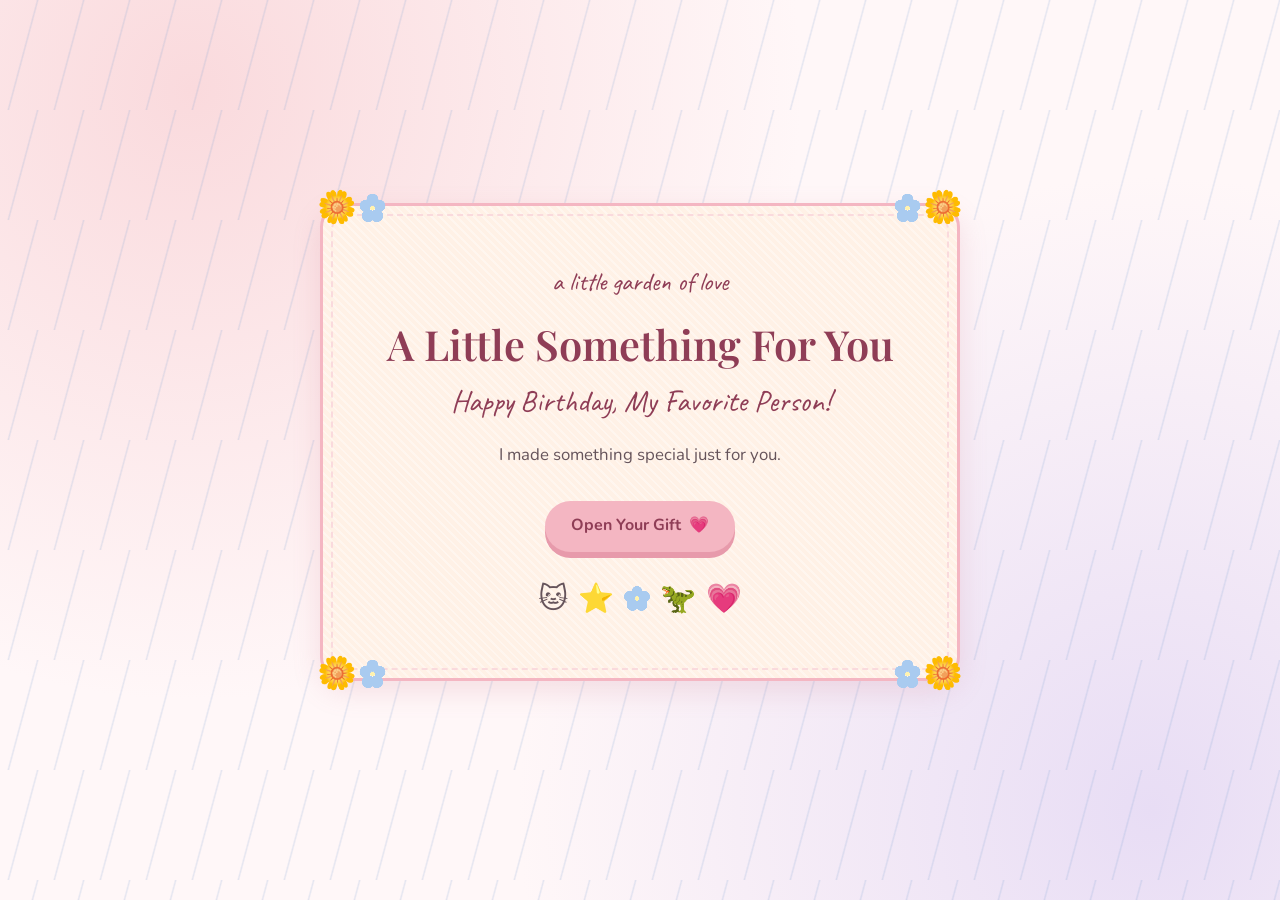
==== index.html @ 7f730417 "upload" ====
<!DOCTYPE html>
<html lang="en">
<head>
<meta charset="utf-8">
<meta name="viewport" content="width=device-width, initial-scale=1">
<link rel="preconnect" href="https://fonts.googleapis.com">
<link rel="preconnect" href="https://fonts.gstatic.com" crossorigin>
<link href="https://fonts.googleapis.com/css2?family=Caveat:wght@500;600&family=Nunito:wght@400;600;700&family=Playfair+Display:wght@500;600&display=swap" rel="stylesheet">
<link rel="stylesheet" href="css/style.css">
<title>A Little Something For You</title>
</head>
<body>
<div class="rain" aria-hidden="true"></div>
<div class="petals" aria-hidden="true">
<span class="petal" style="--x:8%;--d:11s;--delay:0s"></span><span class="petal" style="--x:22%;--d:14s;--delay:3s"></span>
<span class="petal" style="--x:38%;--d:12s;--delay:6s"></span><span class="petal" style="--x:55%;--d:15s;--delay:1s"></span>
<span class="petal" style="--x:68%;--d:10s;--delay:4s"></span><span class="petal" style="--x:80%;--d:13s;--delay:7s"></span>
<span class="petal" style="--x:92%;--d:12s;--delay:2s"></span><span class="petal" style="--x:46%;--d:16s;--delay:9s"></span>
</div>
<main class="page">
  <section class="card" aria-labelledby="t">
    <div class="corner tl sway" aria-hidden="true">🌼<span class="fmn"></span></div>
    <div class="corner tr sway" style="animation-delay:-1.5s" aria-hidden="true"><span class="fmn"></span>🌼</div>
    <div class="corner bl sway" style="animation-delay:-3s" aria-hidden="true">🌼<span class="fmn"></span></div>
    <div class="corner br sway" style="animation-delay:-2s" aria-hidden="true"><span class="fmn"></span>🌼</div>
    <p class="kicker rise" style="--t:.2s">a little garden of love</p>
    <h1 id="t" class="title rise" style="--t:.6s">A Little Something For You</h1>
    <p class="hand rise" style="--t:1s;font-size:1.9rem">Happy Birthday, My Favorite Person!</p>
    <p class="lead rise" style="--t:1.4s">I made something special just for you.</p>
    <div class="rise" style="--t:1.8s"><a class="btn" href="gallery.html">Open Your Gift <span class="heart" aria-hidden="true">💗</span></a></div>
    <div class="flower-row rise" style="--t:2.2s;margin:var(--s3) 0 0" aria-hidden="true">
      <span class="deco float">🐱</span><span class="deco wiggle">⭐</span><span class="fmn"></span><span class="deco float" style="animation-delay:-2s">🦖</span><span class="deco wiggle">💗</span>
    </div>
  </section>
</main>
</body>
</html>
---- css/style.css ----
/* A Little Garden of Love — style.css (HTML + CSS only) */
:root{
  --bg:#FFF7F8; --pink:#F4B6C2; --soft:#FADADD; --cream:#FFF1E6;
  --lav:#E8DDF5; --blue:#DCEAF7; --sage:#DDE8D5; --text:#66545B; --rose:#8F3D56;
  --f-head:"Playfair Display",Georgia,serif;
  --f-body:"Nunito",system-ui,-apple-system,"Segoe UI",sans-serif;
  --f-hand:"Caveat","Segoe Print","Comic Sans MS",cursive;
  --s1:.5rem; --s2:1rem; --s3:1.5rem; --s4:2.5rem; --radius:24px;
  --shadow:0 10px 28px rgba(201,111,134,.18);
}
*,*::before,*::after{box-sizing:border-box}
html{scroll-behavior:smooth}
body{margin:0;min-height:100dvh;font-family:var(--f-body);color:var(--text);line-height:1.6;
  background:radial-gradient(circle at 15% 10%,var(--soft),transparent 45%),
             radial-gradient(circle at 90% 90%,var(--lav),transparent 45%),var(--bg);
  overflow-x:hidden}
h1,h2,h3{font-family:var(--f-head);font-weight:600;line-height:1.2;margin:0 0 var(--s1)}
p{margin:0 0 var(--s2)}
a{color:var(--rose)}
:focus-visible{outline:3px solid var(--rose);outline-offset:3px;border-radius:8px}
.hand{font-family:var(--f-hand);font-size:1.5rem;color:var(--rose)}

/* ---------- Layout ---------- */
.page{position:relative;z-index:1;min-height:100dvh;display:flex;flex-direction:column;align-items:center;
  justify-content:center;padding:var(--s3) var(--s2) var(--s4);gap:var(--s3)}
.card{position:relative;width:min(100%,640px);padding:var(--s4) var(--s3);text-align:center;
  background:var(--cream);border:3px solid var(--pink);border-radius:var(--radius);box-shadow:var(--shadow);
  background-image:repeating-linear-gradient(45deg,rgba(255,255,255,.35) 0 2px,transparent 2px 6px)}
.card::after{content:"";position:absolute;inset:8px;border:2px dashed var(--soft);border-radius:calc(var(--radius) - 8px);pointer-events:none}
.card>*{position:relative;z-index:1}

/* ---------- Flowers ---------- */
.fmn{display:inline-block;width:1.7rem;aspect-ratio:1;flex:none;
  background:radial-gradient(circle at 50% 50%,#FFF3B0 0 11%,transparent 12%),
    radial-gradient(circle at 50% 24%,#A9CBF0 0 21%,transparent 22%),
    radial-gradient(circle at 76% 43%,#A9CBF0 0 21%,transparent 22%),
    radial-gradient(circle at 66% 74%,#A9CBF0 0 21%,transparent 22%),
    radial-gradient(circle at 34% 74%,#A9CBF0 0 21%,transparent 22%),
    radial-gradient(circle at 24% 43%,#A9CBF0 0 21%,transparent 22%)}
.flower-row{display:flex;justify-content:center;align-items:center;gap:.6rem;font-size:1.6rem;margin:0 0 var(--s2)}
.corner{position:absolute;z-index:2;font-size:2rem;line-height:1;display:flex;gap:2px;transform-origin:50% 100%}
.corner.tl{top:-14px;left:-6px}.corner.tr{top:-14px;right:-6px}
.corner.bl{bottom:-12px;left:-6px}.corner.br{bottom:-12px;right:-6px}
.sway{animation:sway 5s ease-in-out infinite;transform-origin:50% 100%}
.float{animation:float 6s ease-in-out infinite}
.wiggle{animation:wiggle 4s ease-in-out infinite}
.deco{display:inline-block;font-size:1.8rem}

/* ---------- Text & buttons ---------- */
.kicker{font-family:var(--f-hand);font-size:1.6rem;color:var(--rose)}
.title{font-size:clamp(1.7rem,6.5vw,2.6rem);color:var(--rose)}
.lead{font-size:1.05rem;max-width:34ch;margin-inline:auto}
.btn{display:inline-flex;align-items:center;gap:.5rem;margin-top:var(--s2);padding:.8rem 1.6rem;
  background:var(--pink);color:var(--rose);font-weight:700;text-decoration:none;border-radius:999px;
  box-shadow:0 6px 0 #e79aab;transition:transform .25s,box-shadow .25s}
.btn:hover,.btn:focus-visible{transform:translateY(-4px);box-shadow:0 10px 0 #e79aab}
.btn .heart{display:inline-block;animation:beat 1.6s ease-in-out infinite}
.btn.ghost{background:var(--bg);box-shadow:0 6px 0 var(--soft);border:2px solid var(--pink)}
.nav{display:flex;flex-wrap:wrap;gap:var(--s2);justify-content:center}

/* ---------- Gallery ---------- */
.wide{width:min(100%,980px)}
.head{text-align:center}
.polaroids{display:grid;gap:var(--s4) var(--s3);grid-template-columns:1fr;padding:var(--s3) var(--s2);margin:0;list-style:none}
.polaroid{--r:-2deg;position:relative;margin:0;padding:12px 12px 14px;background:#fff;border-radius:6px;
  box-shadow:var(--shadow);transform:rotate(var(--r));transition:transform .3s,box-shadow .3s}
.polaroids li:nth-child(even) .polaroid{--r:2.5deg}.polaroids li:nth-child(3) .polaroid{--r:-1deg}.polaroids li:nth-child(4) .polaroid{--r:3deg}
.polaroid:hover{transform:rotate(var(--r)) translateY(-8px);box-shadow:0 16px 34px rgba(201,111,134,.28)}
.polaroid::before{content:"";position:absolute;top:-12px;left:50%;width:84px;height:24px;translate:-50% 0;
  background:rgba(232,221,245,.85);transform:rotate(-3deg)}
.polaroid img{display:block;width:100%;aspect-ratio:4/5;object-fit:cover;background:var(--soft);border-radius:2px}
.polaroid figcaption{font-family:var(--f-hand);font-size:1.5rem;text-align:center;padding-top:10px;color:var(--rose)}
.loves{display:grid;gap:var(--s3);grid-template-columns:repeat(auto-fit,minmax(250px,1fr))}
.love{position:relative;padding:var(--s3);border-radius:var(--radius);box-shadow:var(--shadow);overflow:hidden;transition:transform .3s}
.love:hover{transform:translateY(-6px)}
.love h3{font-size:1.3rem;color:var(--rose);position:relative}
.love.flowers{background:var(--soft)}.love.food{background:var(--cream)}
.love.friends{background:var(--lav)}.love.weather{background:var(--blue)}
.stickers{position:relative;display:flex;flex-wrap:wrap;gap:.6rem;list-style:none;margin:var(--s2) 0 0;padding:0}
.sticker{display:flex;align-items:center;gap:.4rem;padding:.35rem .8rem .35rem .45rem;background:#fff;
  border:2px dashed var(--pink);border-radius:999px;font-weight:600;font-size:.95rem}
.sticker .em{font-size:1.5rem;line-height:1}
.love .sticker:nth-child(odd){animation:wiggle 5s ease-in-out infinite}
.love .sticker:nth-child(even){animation:wiggle 6s ease-in-out -2s infinite}
.mini-rain{position:absolute;inset:0;opacity:.5;pointer-events:none;
  background:linear-gradient(105deg,transparent 48%,rgba(120,160,210,.45) 50%,transparent 52%) 0 0/22px 40px;
  animation:rain 1.2s linear infinite}

/* ---------- Letter ---------- */
.letter{width:min(100%,640px);text-align:left;padding:var(--s3) var(--s2) var(--s3) 3.2rem;background-color:#fffdf9;
  background-image:repeating-linear-gradient(transparent 0 33px,rgba(169,203,240,.55) 33px 34px);
  line-height:34px;border-radius:var(--radius);border:3px solid var(--pink);box-shadow:var(--shadow);position:relative}
.letter::before{content:"";position:absolute;top:0;bottom:0;left:2.4rem;border-left:2px solid rgba(244,182,194,.8)}
.letter h1{font-size:clamp(1.6rem,6vw,2.3rem);line-height:1.3;color:var(--rose);text-align:center;margin:0 0 var(--s1)}
.letter .body{font-family:var(--f-hand);font-size:1.45rem}
.letter .body p{margin:0}
.sign{font-family:var(--f-hand);font-size:1.7rem;color:var(--rose);margin-top:var(--s2)}
.perch{position:absolute;font-size:2rem;line-height:1}
.perch.cat{top:-26px;right:18px}.perch.dino{bottom:-22px;left:22px}

/* ---------- Background effects ---------- */
.rain{position:fixed;inset:0;z-index:0;pointer-events:none;opacity:.4;
  background:linear-gradient(105deg,transparent 48%,rgba(120,160,210,.5) 50%,transparent 52%) 0 0/46px 110px;
  animation:rain 1.8s linear infinite}
.petals{position:fixed;inset:0;z-index:0;pointer-events:none;overflow:hidden}
.petal{position:absolute;top:-6%;left:var(--x);width:12px;height:16px;background:var(--pink);
  border-radius:80% 0 80% 0;opacity:.8;animation:fall var(--d) linear var(--delay) infinite}
.petal:nth-child(3n){background:var(--lav)}.petal:nth-child(4n){background:var(--soft);width:9px;height:12px}

/* ---------- Entrance ---------- */
.rise{opacity:0;animation:rise .9s ease forwards;animation-delay:var(--t,0s)}

/* ---------- Keyframes ---------- */
@keyframes sway{0%,100%{transform:rotate(-6deg)}50%{transform:rotate(6deg)}}
@keyframes float{0%,100%{transform:translateY(0)}50%{transform:translateY(-10px)}}
@keyframes wiggle{0%,100%{transform:rotate(-3deg)}50%{transform:rotate(3deg)}}
@keyframes beat{0%,100%{transform:scale(1)}50%{transform:scale(1.25)}}
@keyframes rise{from{opacity:0;transform:translateY(14px)}to{opacity:1;transform:none}}
@keyframes rain{to{background-position:-23px 110px}}
@keyframes fall{0%{transform:translate(0,0) rotate(0)}50%{transform:translate(30px,55vh) rotate(180deg)}
  100%{transform:translate(-20px,112vh) rotate(360deg)}}

/* ---------- Larger screens ---------- */
@media (min-width:640px){
  .card{padding:3.5rem 3rem}
  .polaroids{grid-template-columns:repeat(2,1fr)}
  .polaroids li:nth-child(even){margin-top:var(--s4)}
  .letter{padding:var(--s4) var(--s4) var(--s4) 4.6rem}
  .letter::before{left:3.6rem}
}
@media (min-width:960px){.polaroids{gap:3.5rem 2.5rem}}

/* ---------- Reduced motion ---------- */
@media (prefers-reduced-motion:reduce){
  *,*::before,*::after{animation:none!important;transition:none!important}
  .rise{opacity:1}.petals,.rain,.mini-rain{display:none}
}
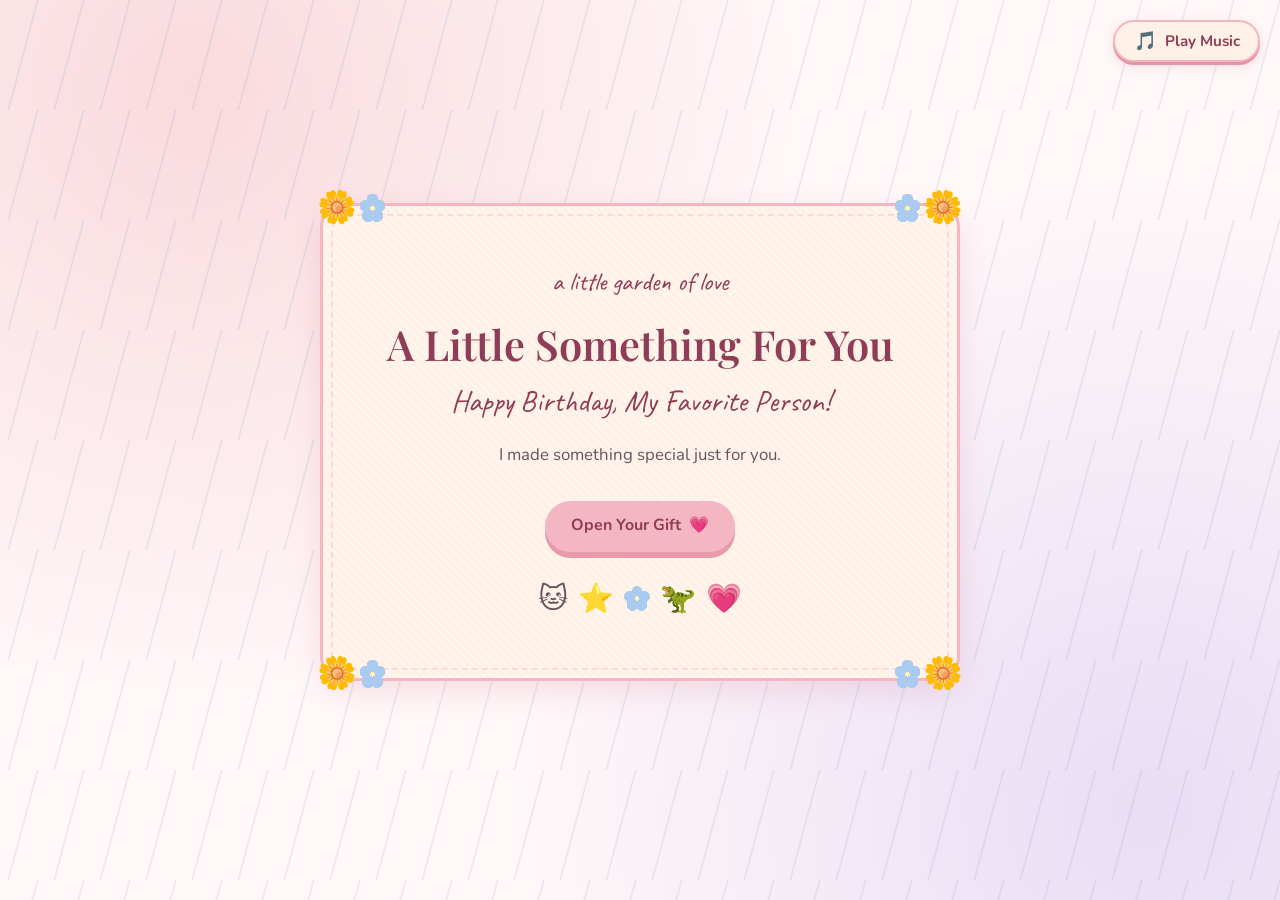
==== commit 993de1b3: "music" ====
--- a/index.html
+++ b/index.html
@@ -1,37 +1,47 @@
 <!DOCTYPE html>
 <html lang="en">
-<head>
-<meta charset="utf-8">
-<meta name="viewport" content="width=device-width, initial-scale=1">
-<link rel="preconnect" href="https://fonts.googleapis.com">
-<link rel="preconnect" href="https://fonts.gstatic.com" crossorigin>
-<link href="https://fonts.googleapis.com/css2?family=Caveat:wght@500;600&family=Nunito:wght@400;600;700&family=Playfair+Display:wght@500;600&display=swap" rel="stylesheet">
-<link rel="stylesheet" href="css/style.css">
-<title>A Little Something For You</title>
-</head>
-<body>
-<div class="rain" aria-hidden="true"></div>
-<div class="petals" aria-hidden="true">
-<span class="petal" style="--x:8%;--d:11s;--delay:0s"></span><span class="petal" style="--x:22%;--d:14s;--delay:3s"></span>
-<span class="petal" style="--x:38%;--d:12s;--delay:6s"></span><span class="petal" style="--x:55%;--d:15s;--delay:1s"></span>
-<span class="petal" style="--x:68%;--d:10s;--delay:4s"></span><span class="petal" style="--x:80%;--d:13s;--delay:7s"></span>
-<span class="petal" style="--x:92%;--d:12s;--delay:2s"></span><span class="petal" style="--x:46%;--d:16s;--delay:9s"></span>
-</div>
-<main class="page">
-  <section class="card" aria-labelledby="t">
-    <div class="corner tl sway" aria-hidden="true">🌼<span class="fmn"></span></div>
-    <div class="corner tr sway" style="animation-delay:-1.5s" aria-hidden="true"><span class="fmn"></span>🌼</div>
-    <div class="corner bl sway" style="animation-delay:-3s" aria-hidden="true">🌼<span class="fmn"></span></div>
-    <div class="corner br sway" style="animation-delay:-2s" aria-hidden="true"><span class="fmn"></span>🌼</div>
-    <p class="kicker rise" style="--t:.2s">a little garden of love</p>
-    <h1 id="t" class="title rise" style="--t:.6s">A Little Something For You</h1>
-    <p class="hand rise" style="--t:1s;font-size:1.9rem">Happy Birthday, My Favorite Person!</p>
-    <p class="lead rise" style="--t:1.4s">I made something special just for you.</p>
-    <div class="rise" style="--t:1.8s"><a class="btn" href="gallery.html">Open Your Gift <span class="heart" aria-hidden="true">💗</span></a></div>
-    <div class="flower-row rise" style="--t:2.2s;margin:var(--s3) 0 0" aria-hidden="true">
-      <span class="deco float">🐱</span><span class="deco wiggle">⭐</span><span class="fmn"></span><span class="deco float" style="animation-delay:-2s">🦖</span><span class="deco wiggle">💗</span>
+  <head>
+    <meta charset="utf-8">
+    <meta name="viewport" content="width=device-width, initial-scale=1">
+    <link rel="preconnect" href="https://fonts.googleapis.com">
+    <link rel="preconnect" href="https://fonts.gstatic.com" crossorigin>
+    <link href="https://fonts.googleapis.com/css2?family=Caveat:wght@500;600&family=Nunito:wght@400;600;700&family=Playfair+Display:wght@500;600&display=swap" rel="stylesheet">
+    <link rel="stylesheet" href="css/style.css">
+    <title>A Little Something For You</title>
+  </head>
+  
+  <body>
+    <audio id="backgroundMusic" loop preload="auto">
+      <source src="assets/music/background-music.mp3" type="audio/mpeg">
+    </audio>
+    <button id="musicButton" class="music-toggle" type="button" aria-label="Play background music">
+      <span class="music-icon" aria-hidden="true">🎵</span>
+      <span class="music-label">Play Music</span>
+    </button>
+    <div class="rain" aria-hidden="true"></div>
+    <div class="petals" aria-hidden="true">
+    <span class="petal" style="--x:8%;--d:11s;--delay:0s"></span><span class="petal" style="--x:22%;--d:14s;--delay:3s"></span>
+    <span class="petal" style="--x:38%;--d:12s;--delay:6s"></span><span class="petal" style="--x:55%;--d:15s;--delay:1s"></span>
+    <span class="petal" style="--x:68%;--d:10s;--delay:4s"></span><span class="petal" style="--x:80%;--d:13s;--delay:7s"></span>
+    <span class="petal" style="--x:92%;--d:12s;--delay:2s"></span><span class="petal" style="--x:46%;--d:16s;--delay:9s"></span>
     </div>
-  </section>
-</main>
-</body>
-</html>
+    <main class="page">
+      <section class="card" aria-labelledby="t">
+        <div class="corner tl sway" aria-hidden="true">🌼<span class="fmn"></span></div>
+        <div class="corner tr sway" style="animation-delay:-1.5s" aria-hidden="true"><span class="fmn"></span>🌼</div>
+        <div class="corner bl sway" style="animation-delay:-3s" aria-hidden="true">🌼<span class="fmn"></span></div>
+        <div class="corner br sway" style="animation-delay:-2s" aria-hidden="true"><span class="fmn"></span>🌼</div>
+        <p class="kicker rise" style="--t:.2s">a little garden of love</p>
+        <h1 id="t" class="title rise" style="--t:.6s">A Little Something For You</h1>
+        <p class="hand rise" style="--t:1s;font-size:1.9rem">Happy Birthday, My Favorite Person!</p>
+        <p class="lead rise" style="--t:1.4s">I made something special just for you.</p>
+        <div class="rise" style="--t:1.8s"><a class="btn" href="gallery.html">Open Your Gift <span class="heart" aria-hidden="true">💗</span></a></div>
+        <div class="flower-row rise" style="--t:2.2s;margin:var(--s3) 0 0" aria-hidden="true">
+          <span class="deco float">🐱</span><span class="deco wiggle">⭐</span><span class="fmn"></span><span class="deco float" style="animation-delay:-2s">🦖</span><span class="deco wiggle">💗</span>
+        </div>
+      </section>
+    </main>
+
+    <script src="js/music.js"></script>
+  </body>
+</html>
--- a/css/style.css
+++ b/css/style.css
@@ -57,6 +57,66 @@
 .btn .heart{display:inline-block;animation:beat 1.6s ease-in-out infinite}
 .btn.ghost{background:var(--bg);box-shadow:0 6px 0 var(--soft);border:2px solid var(--pink)}
 .nav{display:flex;flex-wrap:wrap;gap:var(--s2);justify-content:center}
+
+/* ---------- Music Control Button ---------- */
+#musicButton, .music-toggle {
+  position: fixed;
+  top: 1.25rem;
+  right: 1.25rem;
+  z-index: 9999;
+  display: inline-flex;
+  align-items: center;
+  gap: 0.5rem;
+  padding: 0.55rem 1.15rem;
+  background: var(--cream);
+  color: var(--rose);
+  font-family: var(--f-body);
+  font-size: 0.95rem;
+  font-weight: 700;
+  border: 2px solid var(--pink);
+  border-radius: 999px;
+  box-shadow: 0 4px 12px rgba(201, 111, 134, 0.18), 0 3px 0 #e79aab;
+  cursor: pointer;
+  transition: transform 0.2s ease, box-shadow 0.2s ease, background-color 0.2s ease, border-color 0.2s ease;
+  user-select: none;
+  -webkit-user-select: none;
+}
+#musicButton:hover, .music-toggle:hover {
+  transform: translateY(-2px);
+  box-shadow: 0 6px 16px rgba(201, 111, 134, 0.25), 0 5px 0 #e79aab;
+  background: #ffffff;
+}
+#musicButton:active, .music-toggle:active {
+  transform: translateY(2px);
+  box-shadow: 0 2px 4px rgba(201, 111, 134, 0.2), 0 1px 0 #e79aab;
+}
+.music-toggle .music-icon {
+  display: inline-block;
+  font-size: 1.15rem;
+  line-height: 1;
+  transition: transform 0.2s ease;
+}
+.music-toggle.is-playing {
+  background: var(--soft);
+  border-color: var(--pink);
+}
+.music-toggle.is-playing .music-icon {
+  animation: musicBeat 1.4s ease-in-out infinite;
+}
+@keyframes musicBeat {
+  0%, 100% { transform: scale(1) rotate(0deg); }
+  25% { transform: scale(1.18) rotate(-8deg); }
+  75% { transform: scale(1.18) rotate(8deg); }
+}
+@media (max-width: 480px) {
+  #musicButton, .music-toggle {
+    top: 0.8rem;
+    right: 0.8rem;
+    padding: 0.45rem 0.85rem;
+    font-size: 0.85rem;
+    gap: 0.35rem;
+  }
+}
 
 /* ---------- Gallery ---------- */
 .wide{width:min(100%,980px)}
@@ -134,4 +194,5 @@
 @media (prefers-reduced-motion:reduce){
   *,*::before,*::after{animation:none!important;transition:none!important}
   .rise{opacity:1}.petals,.rain,.mini-rain{display:none}
+  .music-toggle.is-playing .music-icon{animation:none!important}
 }
